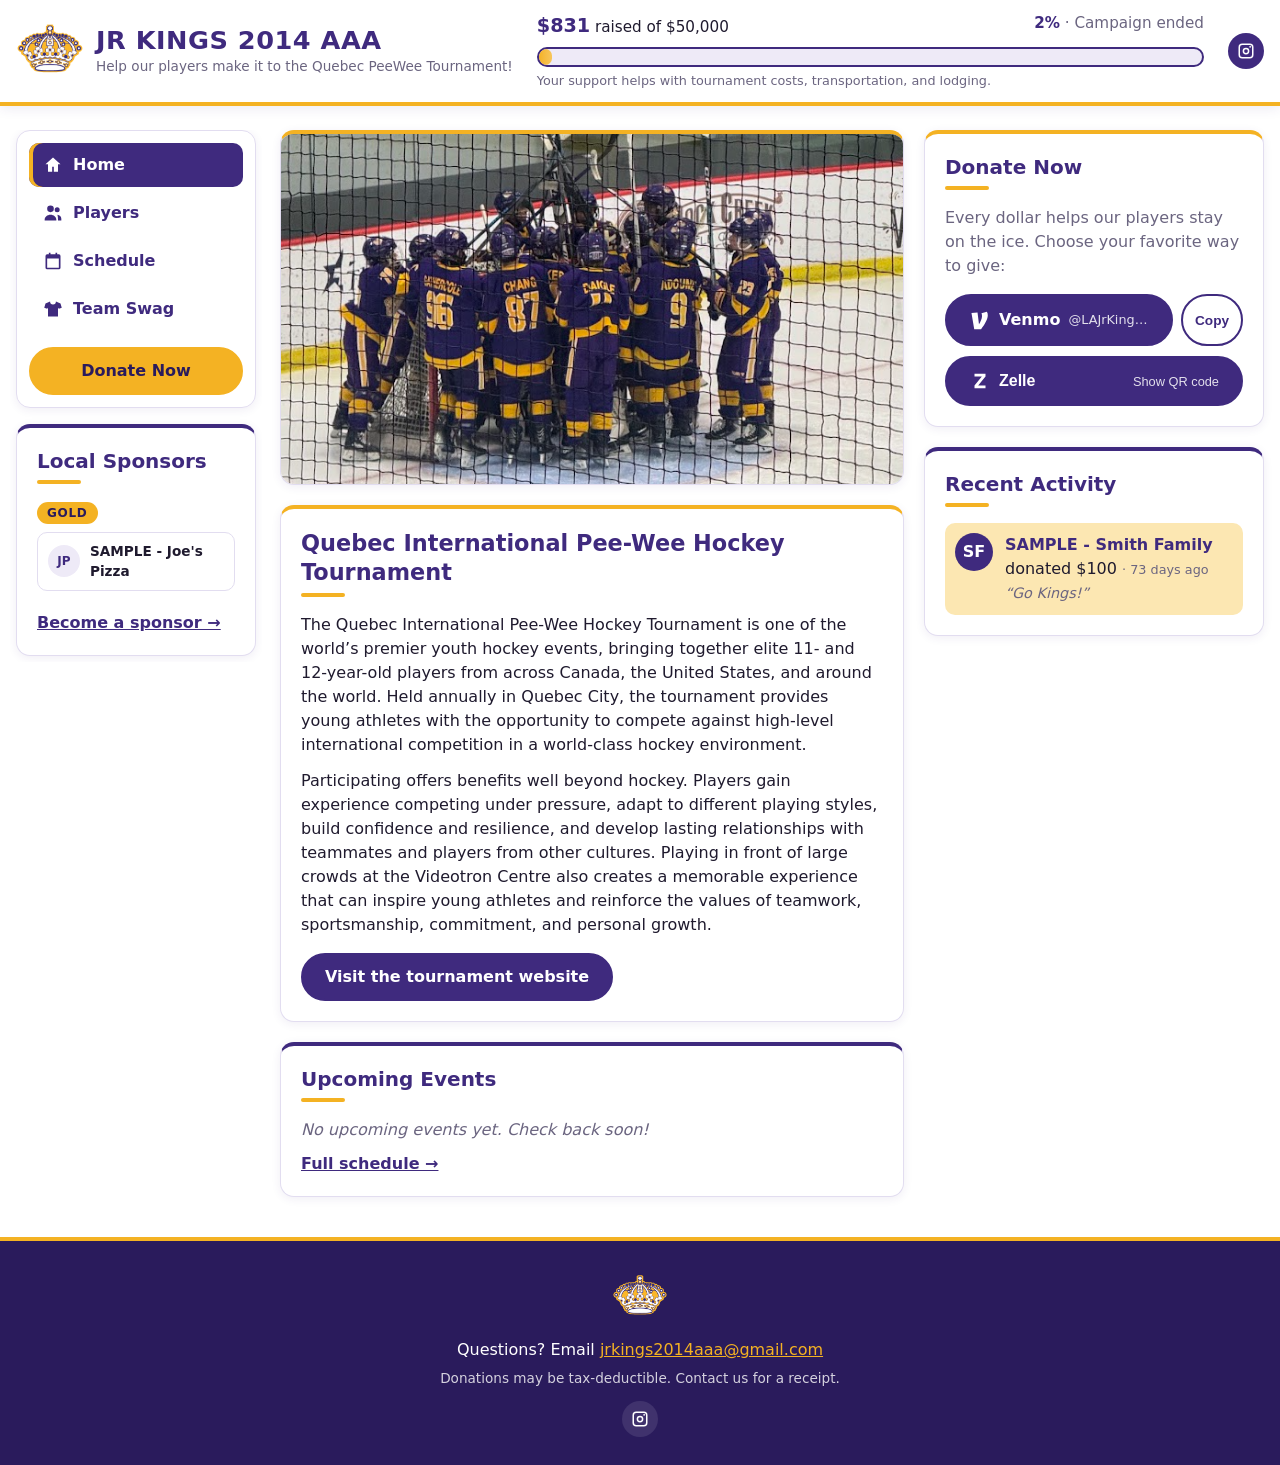
==== index.html @ 1b27b6a1 "Start Sliders fundraising site from team template Copied from jrkings2014_website (bd4ff82). CNAME l" ====
<!doctype html>
<html lang="en">
<head>
  <meta charset="utf-8">
  <meta name="viewport" content="width=device-width, initial-scale=1">
  <title>Fundraiser</title>
  <link rel="icon" href="Images/logo.png">
  <link rel="stylesheet" href="theme.css?v=3">
  <link rel="stylesheet" href="styles.css?v=3">
</head>
<body data-page="home">
  <!-- Header, sidebar, and footer are filled in by app.js (shared across pages). -->
  <header id="site-header" class="site-header"></header>

  <div class="layout">
    <div class="left-col">
      <nav id="sidebar" class="sidebar" aria-label="Site navigation"></nav>
      <section id="sponsors-card" class="card sponsors-card" aria-labelledby="sponsors-title"></section>
    </div>

    <main class="content">
      <div id="error" class="error" hidden></div>

      <div class="home-grid">
        <div class="home-main">
          <figure id="team-photo" class="card team-photo" hidden>
            <img id="team-photo-img" src="" alt="">
            <figcaption id="team-photo-caption" hidden></figcaption>
          </figure>

          <section id="about" class="card about" aria-labelledby="about-title" hidden>
            <img id="about-logo" class="about-logo" src="" alt="" hidden>
            <div class="about-body">
              <h1 id="about-title"></h1>
              <div id="about-text"></div>
              <a id="about-link" class="btn btn-primary" href="#" target="_blank" rel="noopener" hidden></a>
            </div>
          </section>

          <section class="card order-events" aria-labelledby="events-title">
            <h2 id="events-title">Upcoming Events</h2>
            <ul id="events" class="event-list"></ul>
            <a class="link-cta" href="schedule.html">Full schedule →</a>
          </section>
        </div>

        <div class="home-aside">
          <section id="donate" class="card card-donate order-donate" aria-labelledby="donate-title">
            <h2 id="donate-title">Donate Now</h2>
            <p class="muted">Every dollar helps our players stay on the ice. Choose your favorite way to give:</p>
            <div id="donate-links" class="donate-links"></div>
          </section>

          <section class="card order-activity" aria-labelledby="activity-title">
            <h2 id="activity-title">Recent Activity</h2>
            <ul id="activity" class="activity-list"></ul>
          </section>
        </div>
      </div>
    </main>
  </div>

  <footer id="site-footer" class="site-footer"></footer>

  <script src="app.js?v=3"></script>
</body>
</html>
---- theme.css ----
/* Team colors. This is the only file to edit to re-color the site for another team.
   Every page loads it before styles.css.

   --primary       Main team color: headings, nav, buttons, avatars, links
   --primary-dark  Darker shade of primary: footer background, button hover
   --primary-tint  Very light shade of primary: hover backgrounds, progress bar track
   --on-primary    Text/icon color on top of primary (usually white)

   --accent        Second team color: progress bar, date badges, Donate button, underlines
   --accent-light  Very light shade of accent: newest donation highlight, card hover glow
   --accent-hover  Slightly darker accent for accent button hover
   --on-accent     Text/icon color on top of accent (pick dark or white so it stays readable)

   --text / --muted / --border / --bg / --surface: neutral page colors */

:root {
  --primary: #3F2A7E;
  --primary-dark: #2A1B5C;
  --primary-tint: #EEEAF7;
  --on-primary: #FFFFFF;

  --accent: #F4B223;
  --accent-light: #FCE7B2;
  --accent-hover: #E6A30F;
  --on-accent: #2A1B5C;

  --text: #1F1A2E;
  --muted: #6B6580;
  --border: #E2DDF0;
  --bg: #FFFFFF;
  --surface: #FFFFFF;
}
---- styles.css ----
/* Team colors live in theme.css (loaded before this file). Use only those variables here. */
:root {
  --radius: 14px;
  --shadow: 0 2px 10px color-mix(in srgb, var(--primary) 8%, transparent);
  --header-h: 0px; /* set by app.js so sticky elements sit below the header */
}

* { box-sizing: border-box; }

body {
  margin: 0;
  background: var(--bg);
  color: var(--text);
  font-family: system-ui, -apple-system, "Segoe UI", Roboto, Helvetica, Arial, sans-serif;
  line-height: 1.5;
}

a { color: var(--primary); }
img { max-width: 100%; }
[hidden] { display: none !important; }
section[id] { scroll-margin-top: calc(var(--header-h) + 16px); }

.muted { color: var(--muted); margin-top: 0; }

/* ---------- Header / progress ---------- */
.site-header {
  position: sticky;
  top: 0;
  z-index: 20;
  background: var(--bg);
  border-bottom: 4px solid var(--accent);
  box-shadow: 0 2px 12px color-mix(in srgb, var(--primary) 10%, transparent);
}
.header-inner {
  max-width: 1400px;
  margin: 0 auto;
  padding: 10px 16px;
  display: grid;
  grid-template-columns: 1fr auto;
  grid-template-areas:
    "brand social"
    "progress progress";
  gap: 8px 16px;
  align-items: center;
}
.brand { grid-area: brand; display: flex; align-items: center; gap: 12px; text-decoration: none; min-width: 0; }
.logo { width: 52px; height: auto; flex: 0 0 auto; }
.team-name {
  margin: 0;
  color: var(--primary);
  font-size: 1.3rem;
  font-weight: 800;
  letter-spacing: 0.02em;
  text-transform: uppercase;
  line-height: 1.15;
}
.tagline { margin: 0; color: var(--muted); font-size: 0.85rem; }

.progress-block { grid-area: progress; }
.progress-stats {
  display: flex;
  flex-wrap: wrap;
  justify-content: space-between;
  gap: 4px 12px;
  font-size: 0.95rem;
  margin-bottom: 6px;
}
.progress-stats strong { color: var(--primary); }
#raised { font-size: 1.2rem; }
.progress-meta { color: var(--muted); }

.progress-track {
  height: 20px;
  background: var(--primary-tint);
  border: 2px solid var(--primary);
  border-radius: 999px;
  overflow: hidden;
}
.progress-fill {
  height: 100%;
  width: 0;
  background: linear-gradient(90deg, var(--accent) 0%, color-mix(in srgb, var(--accent), #fff 25%) 100%);
  border-radius: 999px;
  transition: width 1.4s cubic-bezier(0.22, 1, 0.36, 1);
}
.goal-purpose { margin: 4px 0 0; font-size: 0.8rem; color: var(--muted); }

.header-social { grid-area: social; display: flex; gap: 8px; justify-self: end; }
.header-social a {
  width: 36px; height: 36px;
  border-radius: 50%;
  background: var(--primary);
  color: var(--on-primary);
  display: flex; align-items: center; justify-content: center;
  transition: background 0.15s, color 0.15s;
}
.header-social a:hover { background: var(--accent); color: var(--on-accent); }
.header-social svg { width: 18px; height: 18px; fill: currentColor; }

@media (min-width: 900px) {
  .header-inner {
    grid-template-columns: auto 1fr auto;
    grid-template-areas: "brand progress social";
    gap: 24px;
    padding-block: 12px;
  }
  .logo { width: 68px; }
  .team-name { font-size: 1.6rem; }
}

/* ---------- Page layout: sidebar + content ---------- */
.layout {
  max-width: 1400px;
  margin: 0 auto;
  padding: 20px 16px 40px;
  display: grid;
  grid-template-columns: minmax(0, 1fr);
  gap: 20px;
}
.content { container-type: inline-size; min-width: 0; }

/* Sidebar: horizontal nav bar on phones, sticky column on wider screens */
.sidebar {
  background: var(--surface);
  border: 1px solid var(--border);
  border-radius: var(--radius);
  box-shadow: var(--shadow);
  padding: 8px;
  display: flex;
  flex-wrap: wrap;
  align-items: center;
  gap: 8px;
}
.nav-list { list-style: none; margin: 0; padding: 0; display: flex; flex-wrap: wrap; gap: 4px; flex: 1; }
.nav-link {
  display: flex;
  align-items: center;
  gap: 10px;
  padding: 8px 14px;
  border-radius: 10px;
  color: var(--primary);
  font-weight: 700;
  text-decoration: none;
  transition: background 0.15s;
}
.nav-link svg { width: 20px; height: 20px; fill: currentColor; flex: 0 0 auto; }
.nav-link:hover { background: var(--primary-tint); }
.nav-link[aria-current="page"] {
  background: var(--primary);
  color: var(--on-primary);
  box-shadow: inset 4px 0 0 var(--accent);
}
.sidebar-donate { padding-block: 8px; }

/* Left column = sidebar menu + Local Sponsors.
   Phones: the menu sits above the content and sponsors drop to the bottom of the page. */
.left-col { display: contents; }
.sidebar { order: 0; }
.content { order: 1; }
.sponsors-card { order: 2; }

@media (min-width: 900px) {
  .layout { grid-template-columns: 240px minmax(0, 1fr); gap: 24px; padding-top: 24px; }
  .left-col {
    display: flex;
    flex-direction: column;
    gap: 16px;
    position: sticky;
    top: calc(var(--header-h) + 24px);
    align-self: start;
    /* If the sponsor list gets long, the column scrolls on its own instead of being cut off. */
    max-height: calc(100vh - var(--header-h) - 48px);
    overflow-y: auto;
    padding: 0 6px 6px;
    margin: 0 -6px;
  }
  .sidebar { flex-direction: column; align-items: stretch; padding: 12px; }
  .nav-list { flex-direction: column; }
  .nav-link { padding: 10px 14px; }
  .sidebar-donate { margin-top: 8px; }

  /* Compact sponsor list for the narrow column */
  .sponsors-card { padding: 16px; }
  .sponsors-card h2 { font-size: 1.1rem; }
  .sponsors-card .sponsor-grid { grid-template-columns: 1fr; gap: 6px; }
  .sponsors-card .sponsor {
    flex-direction: row;
    justify-content: flex-start;
    min-height: 0;
    padding: 8px 10px;
    text-align: left;
    gap: 10px;
    font-size: 0.85rem;
  }
  .sponsors-card .sponsor img { max-height: 32px; max-width: 64px; }
  .sponsors-card .sponsor-initials { width: 32px; height: 32px; font-size: 0.75rem; flex: 0 0 auto; }
  .sponsors-card .tier { margin-bottom: 10px; }
}

/* ---------- Home: main column + right column (Donate Now, Recent Activity) ---------- */
/* Phones/tablets: one column in this order: about, donate, activity, events */
.home-grid { display: flex; flex-direction: column; gap: 20px; }
.home-main, .home-aside { display: contents; }
.team-photo { order: 0; }
.about { order: 1; }
.order-donate { order: 2; }
.order-activity { order: 3; }
.order-events { order: 4; }

@media (min-width: 1200px) {
  .home-grid {
    display: grid;
    grid-template-columns: minmax(0, 1fr) 340px;
    align-items: start;
  }
  .home-main, .home-aside { display: flex; flex-direction: column; gap: 20px; min-width: 0; }
  .home-main { container-type: inline-size; }
}

/* ---------- Buttons ---------- */
.btn {
  display: inline-flex;
  align-items: center;
  justify-content: center;
  gap: 8px;
  padding: 10px 22px;
  border-radius: 999px;
  border: 2px solid var(--primary);
  font-weight: 700;
  text-decoration: none;
  cursor: pointer;
  font-size: 1rem;
  transition: background 0.15s, color 0.15s, transform 0.1s;
}
.btn-primary { background: var(--primary); color: var(--on-primary); }
.btn-primary:hover { background: var(--primary-dark); border-color: var(--on-accent); }
.btn-accent { background: var(--accent); border-color: var(--accent); color: var(--on-accent); }
.btn-accent:hover { background: var(--accent-hover); border-color: var(--accent-hover); }
.btn:active { transform: translateY(1px); }
.btn:focus-visible, a:focus-visible, button:focus-visible {
  outline: 3px solid var(--accent);
  outline-offset: 2px;
}

/* ---------- Cards ---------- */
.card {
  background: var(--surface);
  border: 1px solid var(--border);
  border-top: 4px solid var(--primary);
  border-radius: var(--radius);
  box-shadow: var(--shadow);
  padding: 20px;
}
.card h1, .card h2 {
  margin: 0 0 16px;
  color: var(--primary);
  font-size: 1.25rem;
  line-height: 1.3;
}
.card h1 { font-size: 1.4rem; }
.card h1::after, .card h2::after {
  content: "";
  display: block;
  width: 44px;
  height: 4px;
  margin-top: 6px;
  background: var(--accent);
  border-radius: 2px;
}
.empty { color: var(--muted); font-style: italic; }
.link-cta { display: inline-block; margin-top: 10px; font-weight: 700; }

/* ---------- Team photo ---------- */
.team-photo {
  margin: 0;
  padding: 0;
  overflow: hidden;
  border-top-color: var(--accent);
}
.team-photo img {
  display: block;
  width: 100%;
  aspect-ratio: 16 / 9;
  object-fit: cover;
  object-position: center 60%;
}
.team-photo figcaption {
  padding: 10px 16px;
  color: var(--muted);
  font-size: 0.9rem;
  text-align: center;
}

/* ---------- About / tournament writeup ---------- */
.about {
  display: flex;
  flex-direction: column;
  align-items: center;
  gap: 20px;
  border-top-color: var(--accent);
}
.about-logo { width: 160px; height: auto; flex: 0 0 auto; }
.about-body p { margin: 0 0 12px; }
.about-body .btn { margin-top: 4px; }
@container (min-width: 640px) {
  .about { flex-direction: row; align-items: flex-start; gap: 28px; padding: 28px; }
  .about-logo { width: 190px; }
}

/* ---------- Events (home + schedule) ---------- */
.event-list, .activity-list { list-style: none; margin: 0; padding: 0; }
.event {
  display: flex;
  gap: 14px;
  align-items: center;
  padding: 10px 0;
  border-bottom: 1px solid var(--border);
}
.event:last-child { border-bottom: 0; }
.event.past { opacity: 0.6; }
.date-badge {
  flex: 0 0 56px;
  height: 60px;
  border-radius: 10px;
  background: var(--accent);
  color: var(--on-accent);
  display: flex;
  flex-direction: column;
  align-items: center;
  justify-content: center;
  line-height: 1.1;
}
.event.past .date-badge { background: var(--primary-tint); color: var(--primary); }
.date-badge .month { font-size: 0.75rem; font-weight: 700; text-transform: uppercase; }
.date-badge .day { font-size: 1.5rem; font-weight: 800; }
.event-title { font-weight: 700; color: var(--text); margin: 0; }
.event-title a { color: inherit; }
.event-meta { margin: 0; color: var(--muted); font-size: 0.875rem; }
.status-chip {
  display: inline-block;
  margin-left: 6px;
  padding: 0 8px;
  border-radius: 999px;
  background: var(--primary-tint);
  color: var(--primary);
  font-size: 0.7rem;
  font-weight: 700;
  text-transform: uppercase;
  vertical-align: middle;
}

.month-heading {
  margin: 20px 0 4px;
  color: var(--primary);
  font-size: 1rem;
  text-transform: uppercase;
  letter-spacing: 0.05em;
}
.month-heading:first-child { margin-top: 0; }
.past-events { margin-top: 24px; }
.past-events summary {
  cursor: pointer;
  font-weight: 700;
  color: var(--primary);
  padding: 8px 0;
}

/* ---------- Activity ---------- */
.activity-item {
  display: flex;
  gap: 12px;
  padding: 10px;
  border-radius: 10px;
}
.activity-item + .activity-item { margin-top: 4px; }
.activity-item.newest { background: var(--accent-light); }
.avatar {
  flex: 0 0 38px;
  height: 38px;
  border-radius: 50%;
  background: var(--primary);
  color: var(--on-primary);
  display: flex;
  align-items: center;
  justify-content: center;
  font-weight: 700;
}
.activity-text { margin: 0; }
.activity-text strong { color: var(--primary); }
.activity-message { margin: 2px 0 0; font-style: italic; color: var(--muted); font-size: 0.9rem; }
.activity-time { color: var(--muted); font-size: 0.8rem; }

/* ---------- Donate ---------- */
.card-donate { border-top-color: var(--accent); }
.donate-links { display: flex; flex-direction: column; gap: 10px; }
.donate-row { display: flex; gap: 8px; align-items: stretch; }
.donate-row .btn { flex: 1; justify-content: flex-start; padding-block: 12px; min-width: 0; }
.donate-row .btn svg { width: 22px; height: 22px; fill: currentColor; flex: 0 0 auto; }
.handle {
  margin-left: auto;
  font-weight: 400;
  font-size: 0.8rem;
  opacity: 0.85;
  overflow: hidden;
  text-overflow: ellipsis;
  white-space: nowrap;
  min-width: 0;
}
.donate-row .btn-copy { flex: 0 0 auto; }
.btn-copy {
  background: #fff;
  color: var(--primary);
  padding: 8px 12px;
  font-size: 0.85rem;
}
.btn-copy:hover { background: var(--primary-tint); }
.btn-copy.copied { background: var(--accent); border-color: var(--accent); color: var(--on-accent); }
.donate-static {
  flex: 1;
  min-width: 0;
  display: flex;
  align-items: center;
  gap: 8px;
  padding: 12px 22px;
  border-radius: 999px;
  border: 2px dashed var(--primary);
  color: var(--primary);
  font-weight: 700;
}
.donate-static svg { width: 22px; height: 22px; fill: currentColor; flex: 0 0 auto; }
.donate-qr {
  margin: -2px 0 4px;
  padding: 14px;
  border: 1px solid var(--border);
  border-radius: 12px;
  text-align: center;
}
.donate-qr[hidden] { display: none; }
.donate-qr img {
  display: block;
  width: 100%;
  max-width: 180px;
  height: auto;
  margin: 0 auto 8px;
  background: #fff;
  image-rendering: pixelated;
}
.donate-qr figcaption { color: var(--muted); font-size: 0.85rem; }

/* ---------- Sponsors ---------- */
.tier { margin-bottom: 14px; }
.tier-chip {
  display: inline-block;
  font-size: 0.75rem;
  font-weight: 800;
  text-transform: uppercase;
  letter-spacing: 0.06em;
  padding: 2px 10px;
  border-radius: 999px;
  margin-bottom: 8px;
}
.tier-gold .tier-chip { background: var(--accent); color: var(--on-accent); }
.tier-silver .tier-chip { background: #E4E4EA; color: #3d3d4a; }
.tier-bronze .tier-chip { background: #EBCBA8; color: #5a3517; }
.tier-other .tier-chip { background: var(--primary-tint); color: var(--primary); }
.sponsor-grid {
  display: grid;
  grid-template-columns: repeat(auto-fill, minmax(130px, 1fr));
  gap: 10px;
}
.sponsor {
  display: flex;
  flex-direction: column;
  align-items: center;
  justify-content: center;
  gap: 6px;
  min-height: 90px;
  padding: 10px;
  border: 1px solid var(--border);
  border-radius: 10px;
  text-align: center;
  text-decoration: none;
  color: var(--text);
  font-weight: 600;
  font-size: 0.9rem;
  transition: border-color 0.15s, box-shadow 0.15s;
}
a.sponsor:hover { border-color: var(--accent); box-shadow: 0 0 0 2px var(--accent-light); }
.sponsor img { max-height: 48px; object-fit: contain; }
.sponsor-initials {
  width: 44px; height: 44px;
  border-radius: 50%;
  background: var(--primary-tint);
  color: var(--primary);
  display: flex; align-items: center; justify-content: center;
  font-weight: 800;
}

/* ---------- Players ---------- */
.player-grid {
  display: grid;
  grid-template-columns: repeat(auto-fill, minmax(170px, 1fr));
  gap: 16px;
}
.player {
  border: 1px solid var(--border);
  border-radius: var(--radius);
  padding: 18px 14px;
  text-align: center;
  transition: border-color 0.15s, box-shadow 0.15s;
}
.player:hover { border-color: var(--accent); box-shadow: 0 0 0 2px var(--accent-light); }
.player-photo, .player-number {
  width: 96px; height: 96px;
  margin: 0 auto 10px;
  border-radius: 50%;
  border: 4px solid var(--accent);
}
.player-photo { object-fit: cover; display: block; }
.player-number {
  background: var(--primary);
  color: var(--on-primary);
  display: flex; align-items: center; justify-content: center;
  font-size: 2rem;
  font-weight: 800;
}
.player-name { margin: 0; font-weight: 700; color: var(--text); }
.player-meta { margin: 2px 0 0; color: var(--muted); font-size: 0.875rem; }
.player-meta strong { color: var(--primary); }

/* ---------- Swag ---------- */
.swag-intro { margin: 0 0 18px; color: var(--muted); }
.swag-grid {
  display: grid;
  grid-template-columns: repeat(auto-fill, minmax(220px, 1fr));
  gap: 16px;
}
.swag-item {
  display: flex;
  flex-direction: column;
  border: 1px solid var(--border);
  border-radius: var(--radius);
  overflow: hidden;
  transition: border-color 0.15s, box-shadow 0.15s;
}
.swag-item:hover { border-color: var(--accent); box-shadow: 0 0 0 2px var(--accent-light); }
.swag-image {
  display: block;
  width: 100%;
  aspect-ratio: 1 / 1;
  object-fit: cover;
  background: var(--primary-tint);
}
.swag-placeholder {
  display: flex;
  align-items: center;
  justify-content: center;
  background: var(--primary);
}
.swag-placeholder svg { width: 45%; height: 45%; fill: var(--accent); }
.swag-body {
  display: flex;
  flex-direction: column;
  gap: 6px;
  flex: 1;
  padding: 14px 16px 16px;
}
.swag-name { margin: 0; font-weight: 700; color: var(--text); }
.swag-price { margin: 0; font-weight: 800; font-size: 1.2rem; color: var(--primary); }
.swag-desc { margin: 0 0 4px; color: var(--muted); font-size: 0.9rem; }
.swag-label { margin-top: auto; font-size: 0.8rem; font-weight: 700; color: var(--primary); }
.swag-select {
  width: 100%;
  padding: 9px 12px;
  border: 2px solid var(--border);
  border-radius: 10px;
  background: #fff;
  color: var(--text);
  font: inherit;
}
.swag-select:focus-visible { outline: 3px solid var(--accent); outline-offset: 1px; border-color: var(--primary); }
.swag-note { margin: 0; color: #B3261E; font-size: 0.85rem; font-weight: 600; }
.swag-order { margin-top: 6px; width: 100%; }

/* "Email didn't open?" fallback row (swag Order, Become a sponsor) */
.email-alt {
  display: flex;
  flex-wrap: wrap;
  align-items: center;
  gap: 6px;
  margin-top: 6px;
  color: var(--muted);
  font-size: 0.8rem;
}
.email-alt[hidden] { display: none; }
.email-alt span { flex-basis: 100%; }
.email-alt .btn-copy { padding: 5px 10px; font-size: 0.8rem; }

/* ---------- Footer ---------- */
.site-footer {
  background: var(--primary-dark);
  color: var(--on-primary);
  border-top: 4px solid var(--accent);
  padding: 28px 16px;
  text-align: center;
}
.site-footer a { color: var(--accent); }
.footer-logo { width: 56px; }
.site-footer p { margin: 6px 0; }
.tax-note { font-size: 0.85rem; opacity: 0.8; }
.footer-social { display: flex; justify-content: center; gap: 12px; margin-top: 12px; }
.footer-social a {
  width: 36px; height: 36px;
  border-radius: 50%;
  background: rgba(255, 255, 255, 0.1);
  color: var(--on-primary);
  display: flex; align-items: center; justify-content: center;
}
.footer-social a:hover { background: var(--accent); color: var(--on-accent); }
.footer-social svg { width: 18px; height: 18px; fill: currentColor; }

/* ---------- Error ---------- */
.error {
  background: #FDECEC;
  border: 1px solid #F3B7B7;
  color: #8A1C1C;
  border-radius: var(--radius);
  padding: 14px 18px;
  margin-bottom: 20px;
}

@media (prefers-reduced-motion: reduce) {
  .progress-fill { transition: none; }
}

/* ---------- Phone refinements ---------- */
.card .month-heading::after { display: none; }

@media (max-width: 899px) {
  .nav-list { flex: 1 1 100%; justify-content: space-between; }
  .sidebar-donate { flex: 1 1 100%; }
}
@media (max-width: 599px) {
  .tagline { display: none; }
  .team-name { font-size: 1.1rem; }
  .logo { width: 44px; }
  .header-social { gap: 6px; }
  .header-social a { width: 32px; height: 32px; }
  .header-social svg { width: 16px; height: 16px; }
}
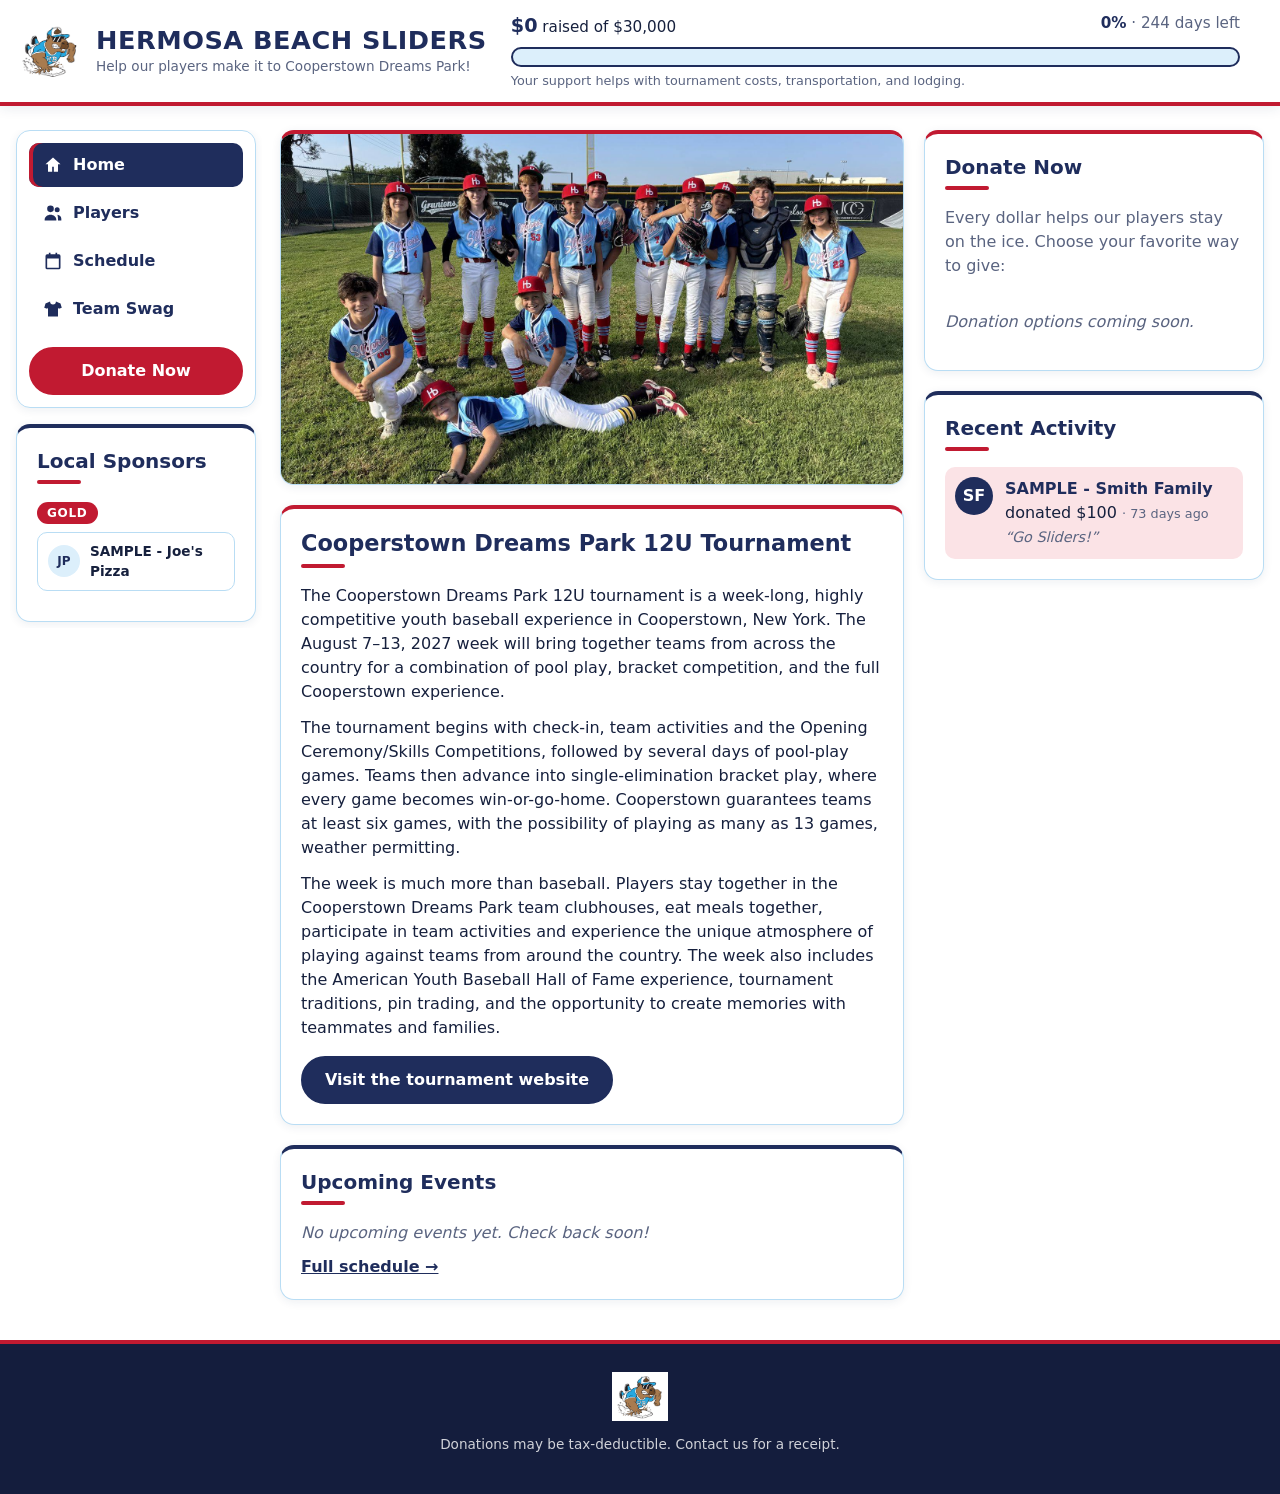
==== commit cfa2d25a: "Set up Hermosa Beach Sliders site for publishing - Sliders logo, team photo (resized for web), and u" ====
--- a/index.html
+++ b/index.html
@@ -5,8 +5,8 @@
   <meta name="viewport" content="width=device-width, initial-scale=1">
   <title>Fundraiser</title>
   <link rel="icon" href="Images/logo.png">
-  <link rel="stylesheet" href="theme.css?v=3">
-  <link rel="stylesheet" href="styles.css?v=3">
+  <link rel="stylesheet" href="theme.css?v=4">
+  <link rel="stylesheet" href="styles.css?v=4">
 </head>
 <body data-page="home">
   <!-- Header, sidebar, and footer are filled in by app.js (shared across pages). -->
@@ -62,6 +62,6 @@
 
   <footer id="site-footer" class="site-footer"></footer>
 
-  <script src="app.js?v=3"></script>
+  <script src="app.js?v=4"></script>
 </body>
 </html>
--- a/theme.css
+++ b/theme.css
@@ -11,22 +11,25 @@
    --accent-hover  Slightly darker accent for accent button hover
    --on-accent     Text/icon color on top of accent (pick dark or white so it stays readable)
 
-   --text / --muted / --border / --bg / --surface: neutral page colors */
+   --text / --muted / --border / --bg / --surface: neutral page colors
+
+   Sliders: matched to the uniforms in the team photo. Navy sleeves (primary),
+   red caps and socks (accent), and powder-blue jerseys (tint and borders). */
 
 :root {
-  --primary: #3F2A7E;
-  --primary-dark: #2A1B5C;
-  --primary-tint: #EEEAF7;
+  --primary: #1F2D5C;
+  --primary-dark: #141D3D;
+  --primary-tint: #DCEFFB;
   --on-primary: #FFFFFF;
 
-  --accent: #F4B223;
-  --accent-light: #FCE7B2;
-  --accent-hover: #E6A30F;
-  --on-accent: #2A1B5C;
+  --accent: #C11A31;
+  --accent-light: #FBE3E6;
+  --accent-hover: #A0142A;
+  --on-accent: #FFFFFF;
 
-  --text: #1F1A2E;
-  --muted: #6B6580;
-  --border: #E2DDF0;
+  --text: #16203D;
+  --muted: #5A6480;
+  --border: #B9DDF4;
   --bg: #FFFFFF;
   --surface: #FFFFFF;
 }
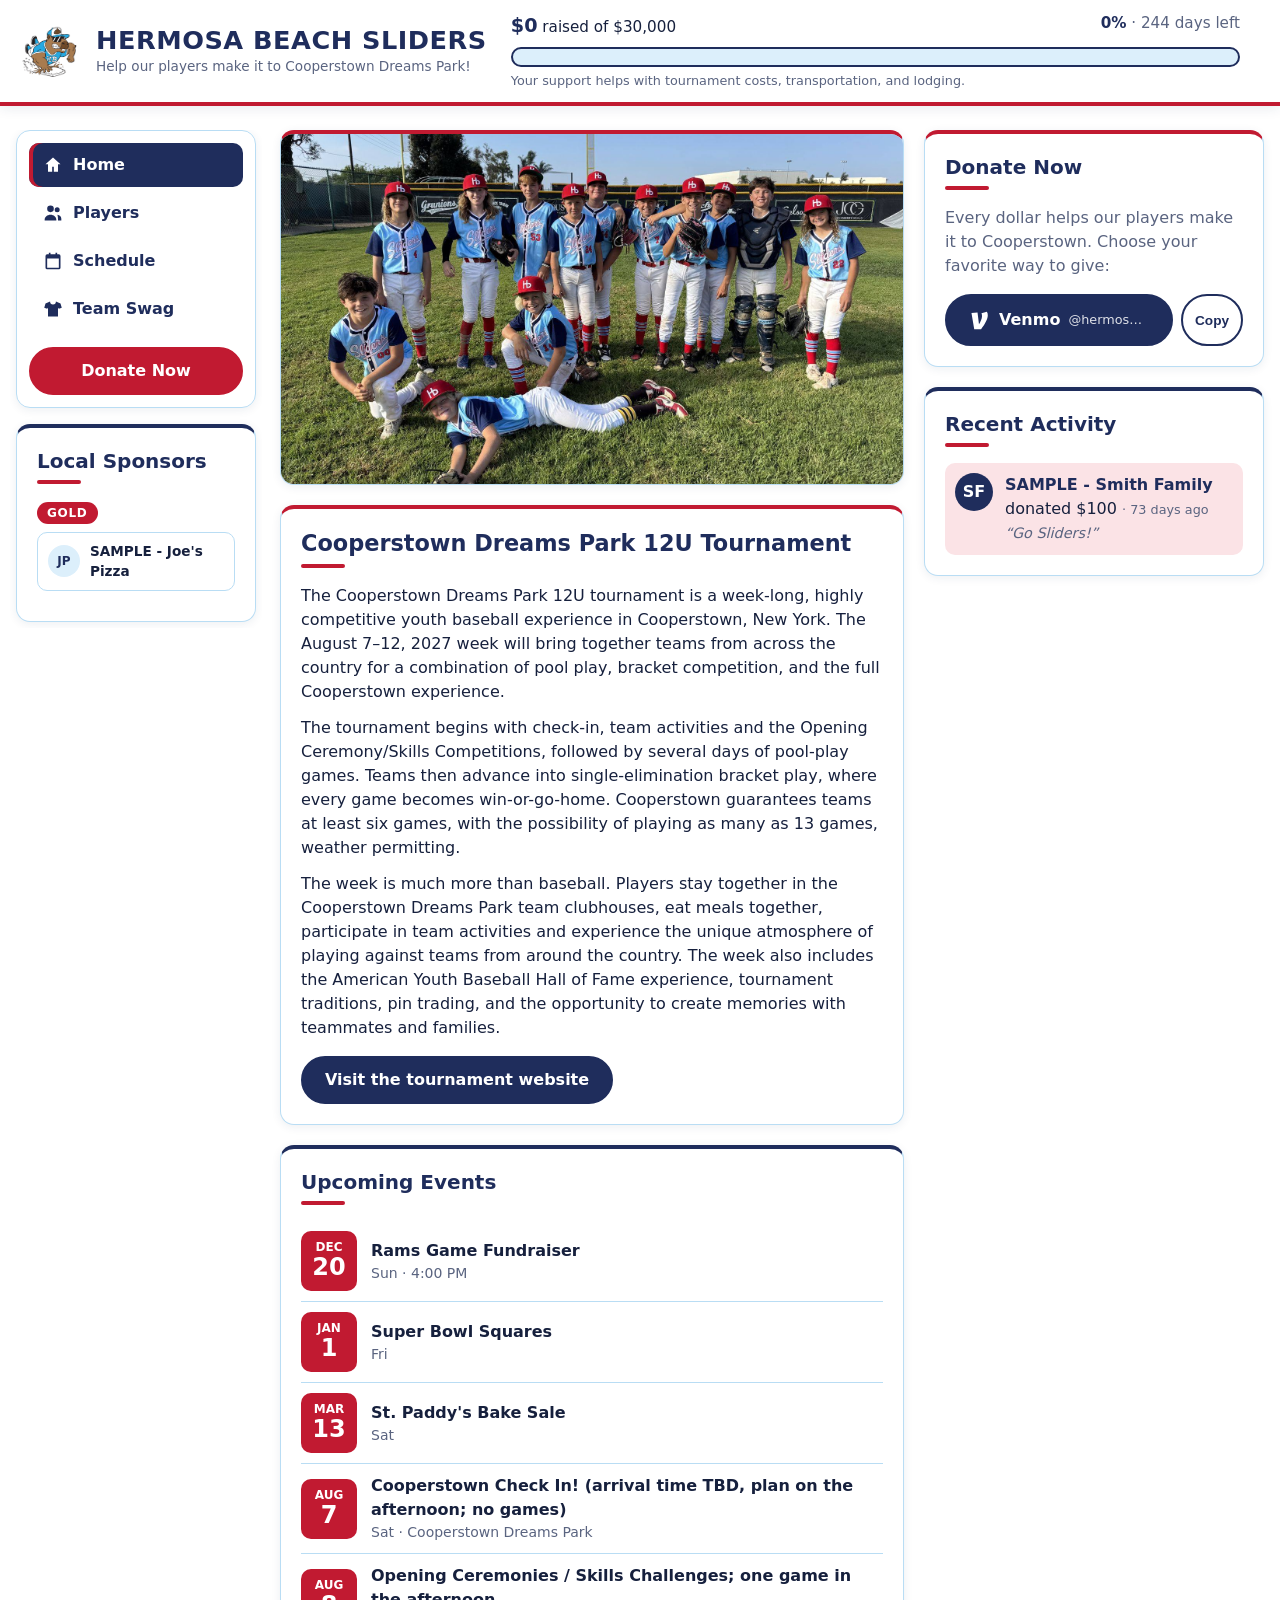
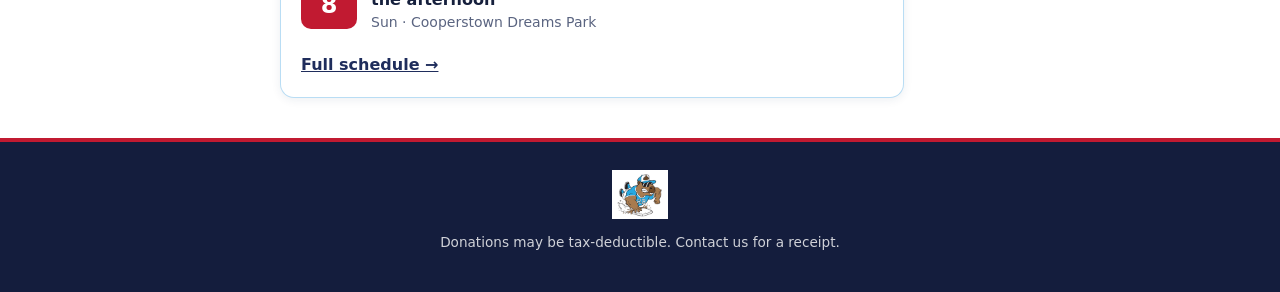
==== commit f3de6f1a: "Add roster, fundraiser events and Cooperstown schedule - Add the 13 players to the roster - Add fund" ====
--- a/index.html
+++ b/index.html
@@ -47,7 +47,7 @@
         <div class="home-aside">
           <section id="donate" class="card card-donate order-donate" aria-labelledby="donate-title">
             <h2 id="donate-title">Donate Now</h2>
-            <p class="muted">Every dollar helps our players stay on the ice. Choose your favorite way to give:</p>
+            <p class="muted">Every dollar helps our players make it to Cooperstown. Choose your favorite way to give:</p>
             <div id="donate-links" class="donate-links"></div>
           </section>
 
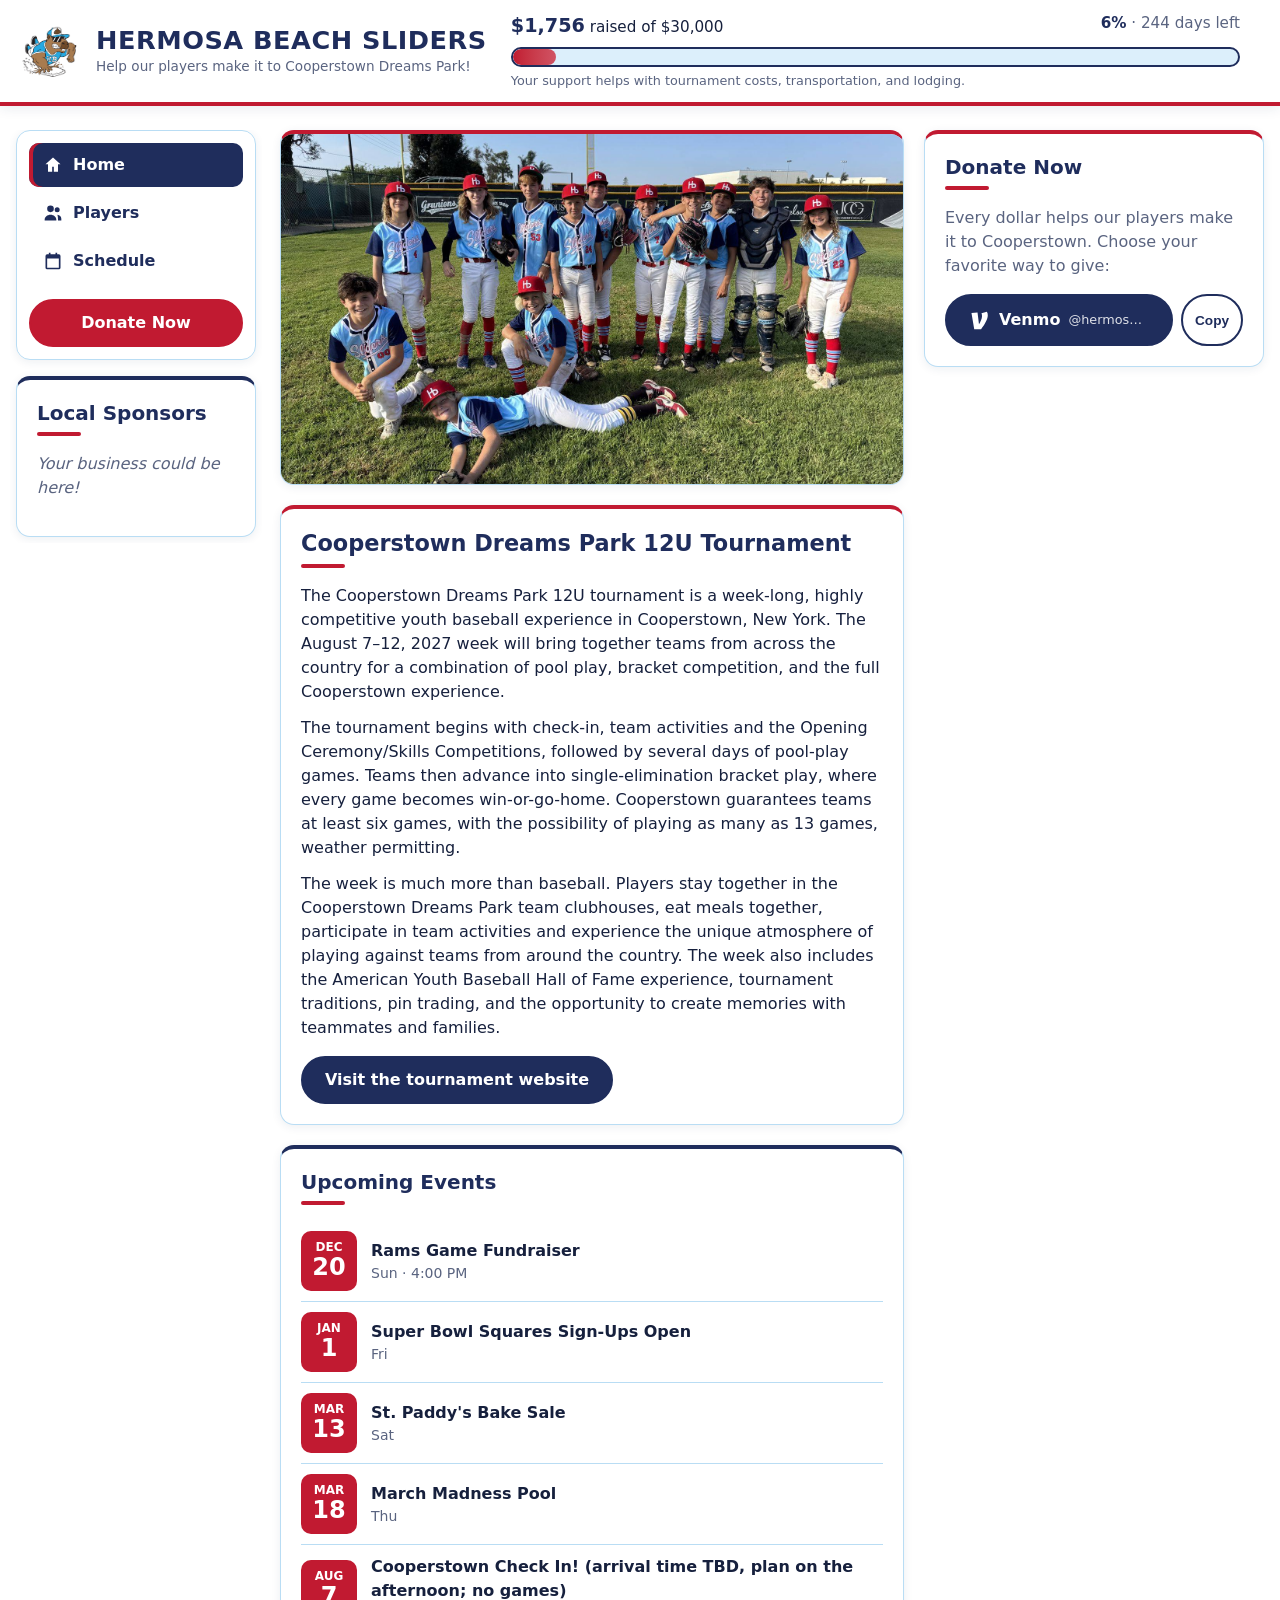
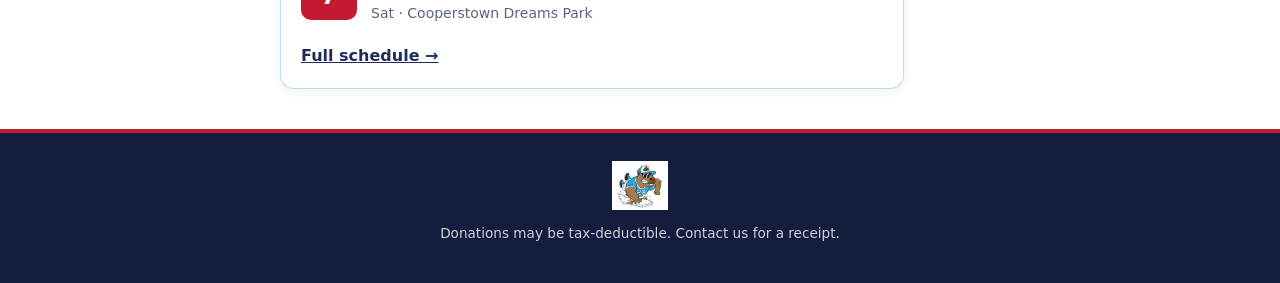
==== commit a021a2eb: "Turn off Recent Activity and Team Swag Remove the Recent Activity card from the home page, drop Team" ====
--- a/index.html
+++ b/index.html
@@ -50,11 +50,6 @@
             <p class="muted">Every dollar helps our players make it to Cooperstown. Choose your favorite way to give:</p>
             <div id="donate-links" class="donate-links"></div>
           </section>
-
-          <section class="card order-activity" aria-labelledby="activity-title">
-            <h2 id="activity-title">Recent Activity</h2>
-            <ul id="activity" class="activity-list"></ul>
-          </section>
         </div>
       </div>
     </main>
